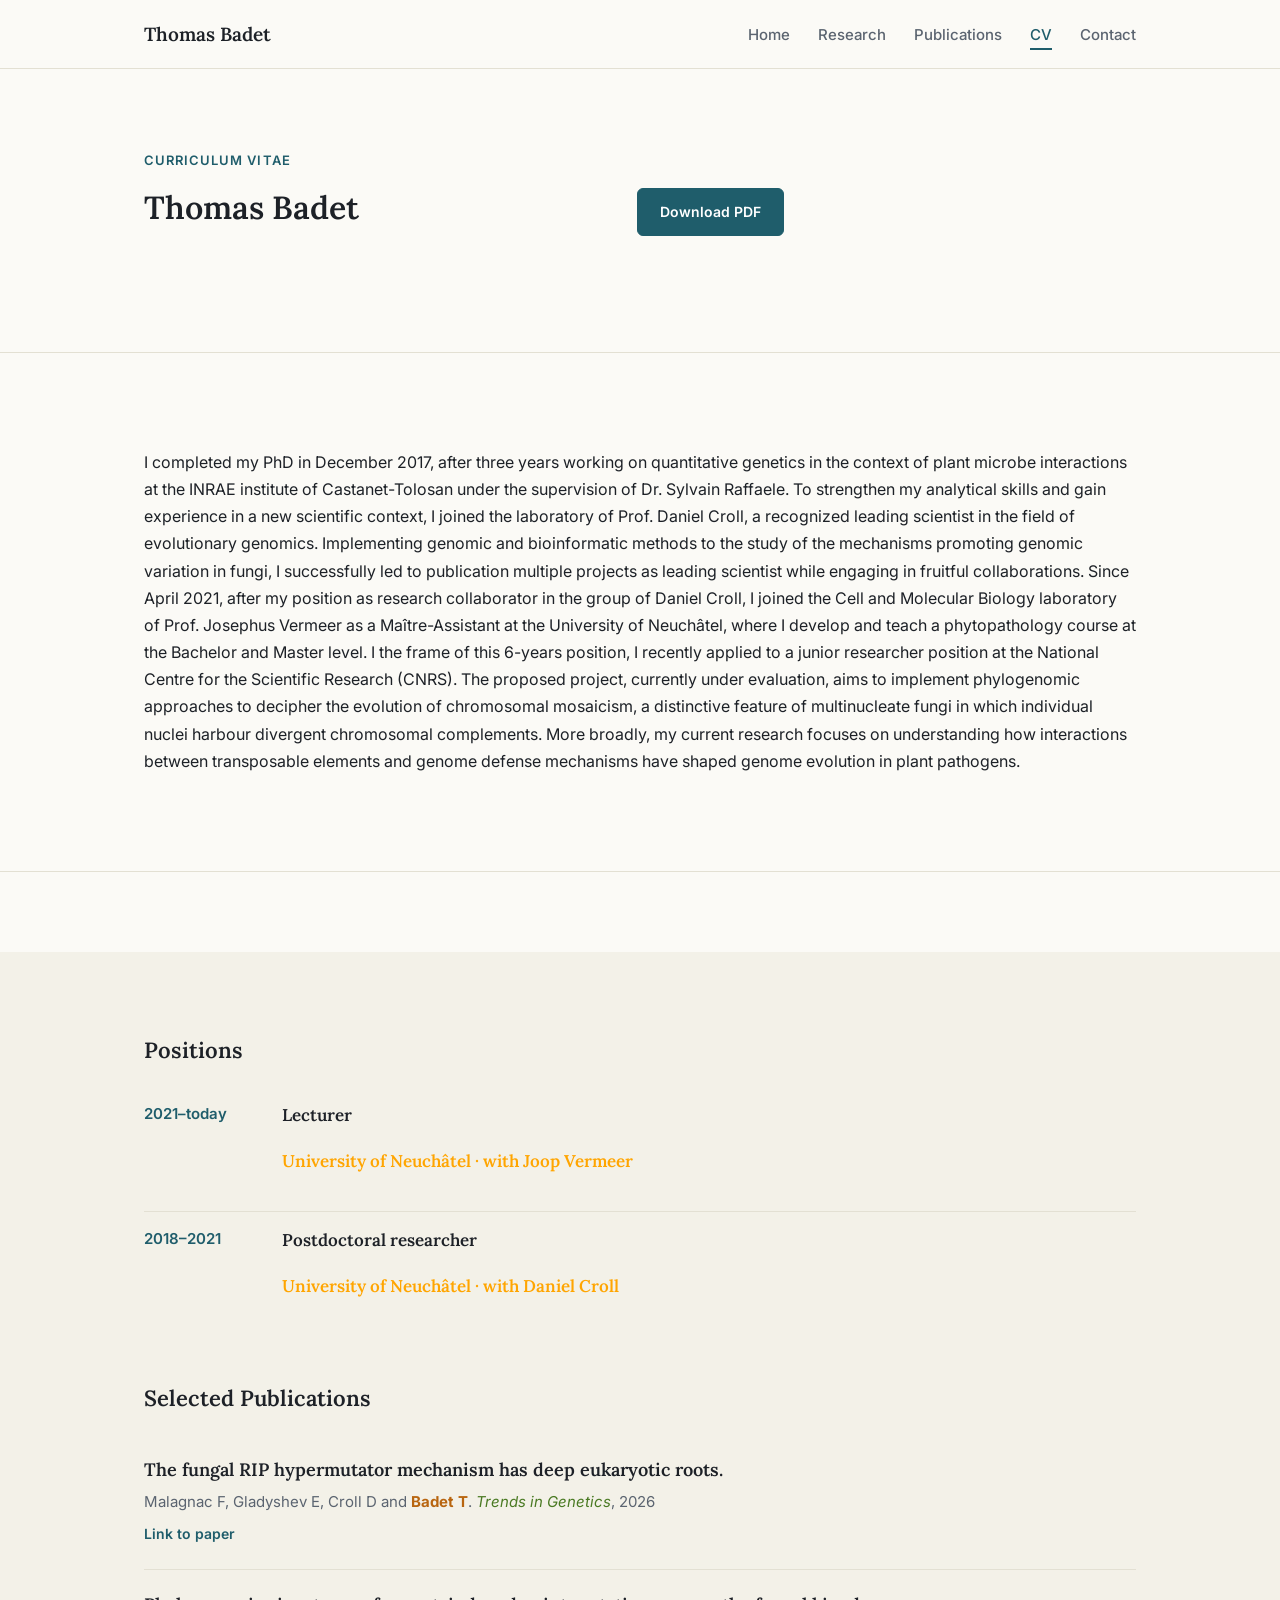
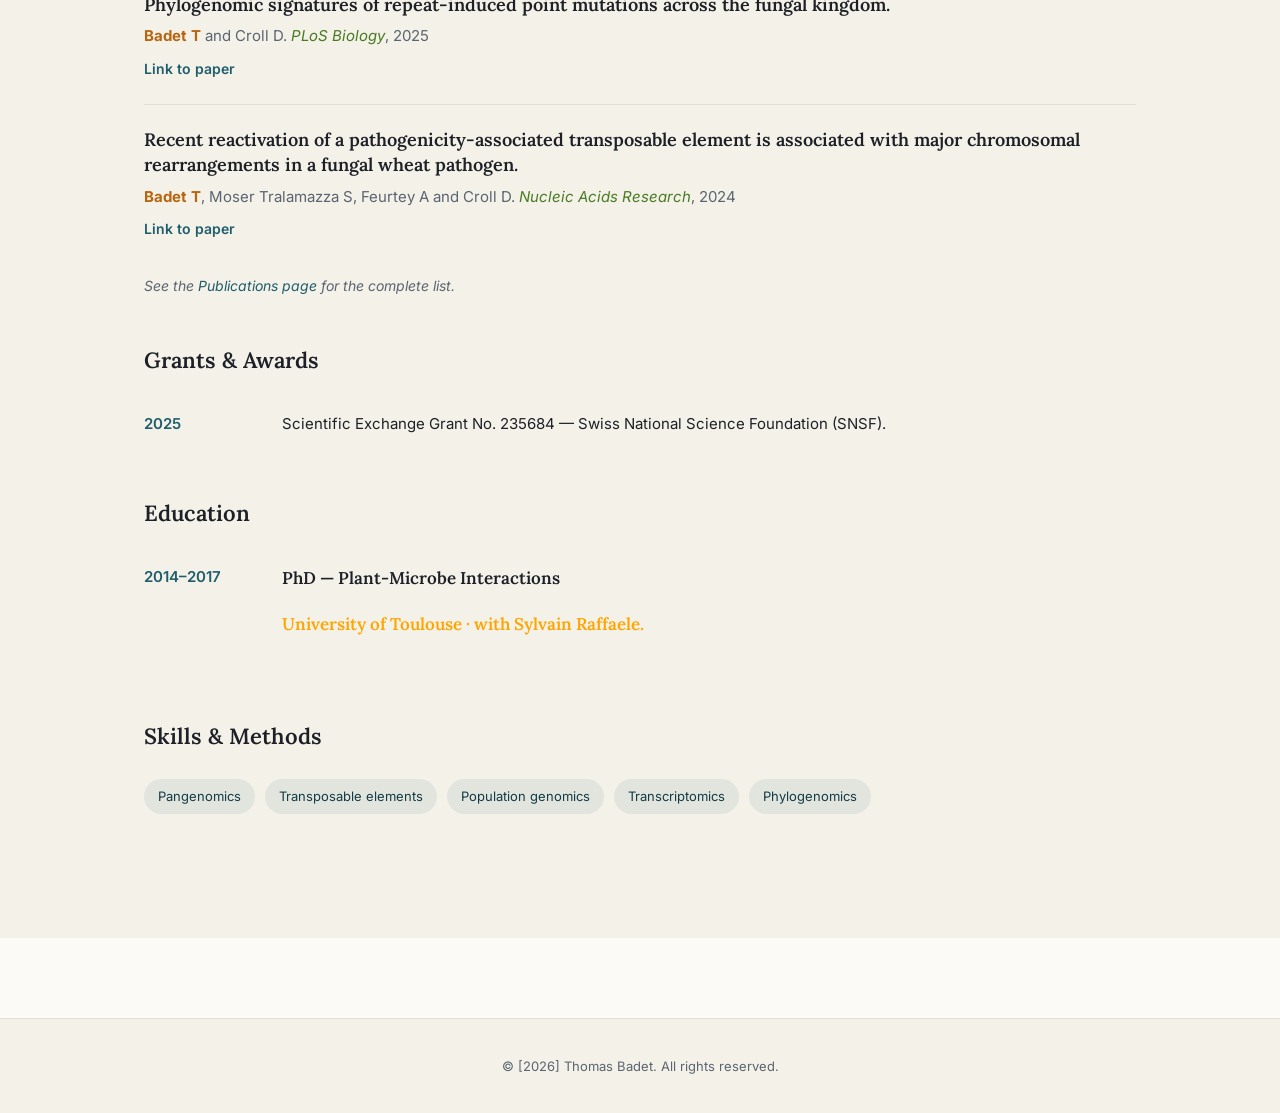
==== pages/cv.html @ 8e473db3 "Add files via upload" ====
<!DOCTYPE html>
<html lang="en">
<head>
<meta charset="UTF-8">
<meta name="viewport" content="width=device-width, initial-scale=1.0">
<title>CV | Thomas Badet</title>
<link rel="preconnect" href="https://fonts.googleapis.com">
<link rel="preconnect" href="https://fonts.gstatic.com" crossorigin>
<link href="https://fonts.googleapis.com/css2?family=Inter:wght@400;500;600&family=Lora:wght@500;600&display=swap" rel="stylesheet">
<link rel="stylesheet" href="../assets/css/style.css">
</head>
<body>

<header class="site-header">
  <div class="nav-inner">
    <a class="nav-brand" href="../index.html">Thomas Badet</a>
    <ul class="nav-links">
      <li><a href="../index.html">Home</a></li>
      <li><a href="research.html">Research</a></li>
      <li><a href="publications.html">Publications</a></li>
      <li><a href="cv.html" class="is-active">CV</a></li>
      <li><a href="../index.html#contact">Contact</a></li>
    </ul>
  </div>
</header>

<main>

  <section>
    <div class="wrap">
      <div class="section-head" style="display:flex; align-items:flex-end; justify-content:space-between; flex-wrap:wrap; gap:18px;">
        <div>
          <span class="eyebrow">Curriculum Vitae</span>
          <h2 style="font-size: 32px; margin-bottom:0;">Thomas Badet</h2>
        </div>
        <!-- Link this to an actual PDF once you have one, e.g. assets/cv.pdf -->
        <a class="btn btn-primary" href="../assets/cv.pdf">Download PDF</a>
      </div>
    </div>
  </section>
  
  <section>
    <div class="wrap" style="display:flex; align-items:flex-end; justify-content:space-between; flex-wrap:wrap; gap:18px;">
          <p>I completed my PhD in December 2017, after three years working on quantitative genetics in the context of plant microbe interactions at the INRAE institute of Castanet-Tolosan under the supervision of Dr. Sylvain Raffaele. To strengthen my analytical skills and gain experience in a new scientific context, I joined the laboratory of Prof. Daniel Croll, a recognized leading scientist in the field of evolutionary genomics. Implementing genomic and bioinformatic methods to the study of the mechanisms promoting genomic variation in fungi, I successfully led to publication multiple projects as leading scientist while engaging in fruitful collaborations. Since April 2021, after my position as research collaborator in the group of Daniel Croll, I joined the Cell and Molecular Biology laboratory of Prof. Josephus Vermeer as a Maître-Assistant at the University of Neuchâtel, where I develop and teach a phytopathology course at the Bachelor and Master level. I the frame of this 6-years position, I recently applied to a junior researcher position at the National Centre for the Scientific Research (CNRS). The proposed project, currently under evaluation, aims to implement phylogenomic approaches to decipher the evolution of chromosomal mosaicism, a distinctive feature of multinucleate fungi in which individual nuclei harbour divergent chromosomal complements. More broadly, my current research focuses on understanding how interactions between transposable elements and genome defense mechanisms have shaped genome evolution in plant pathogens.</p>
  </section>
  

  <section>
  <section class="alt reveal">
    <div class="wrap">

      <div class="cv-section">
        <h2>Positions</h2>
        <ul class="cv-list">
          <li><span class="yr">2021–today</span>
          <h3>Lecturer
          <p style="color: orange; font-family: 'Lora'; font-size: 14;">University of Neuchâtel · with Joop Vermeer</p></h3>
          <li><span class="yr">2018–2021</span>
          <h3>Postdoctoral researcher
          <p style="color: orange; font-family: 'Lora'; font-size: 14;">University of Neuchâtel · with Daniel Croll</p></h3>
        </ul>
      </div>


      <div class="cv-section">
        <h2>Selected Publications</h2>
        <ul class="pub-list">
    <ul class="pub-list">
      <li>
        <h3>The fungal RIP hypermutator mechanism has deep eukaryotic roots.</h3>
        <p class="pub-meta">
          Malagnac F, Gladyshev E, Croll D and
          <span class="author-highlight">Badet T</span>.
          <span class="journal">Trends in Genetics</span>, 2026
        </p>
        <a href="https://doi.org/10.1016/j.tig.2026.05.008" target="_blank" rel="noopener noreferrer" class="paper-link">
          Link to paper
        </a>
      </li>

      <li>
        <h3>Phylogenomic signatures of repeat-induced point mutations across the fungal kingdom.</h3>
        <p class="pub-meta">
          <span class="author-highlight">Badet T</span> and Croll D.
          <span class="journal">PLoS Biology</span>, 2025
        </p>
        <a href="https://doi.org/10.1371/journal.pbio.3003433" target="_blank" rel="noopener noreferrer" class="paper-link">
          Link to paper
        </a>
      </li>

      <li>
        <h3>Recent reactivation of a pathogenicity-associated transposable element is associated with major chromosomal rearrangements in a fungal wheat pathogen.</h3>
        <p class="pub-meta">
          <span class="author-highlight">Badet T</span>,
          Moser Tralamazza S, Feurtey A and Croll D.
          <span class="journal">Nucleic Acids Research</span>, 2024
        </p>
        <a href="https://doi.org/10.1093/nar/gkad1214" target="_blank" rel="noopener noreferrer" class="paper-link">
          Link to paper
        </a>
      </li>
        </ul>
        <p class="instruction">See the <a href="publications.html">Publications page</a> for the complete list.</p>
      </div>

      <div class="cv-section">
        <h2>Grants &amp; Awards</h2>
        <ul class="cv-list">
          <li><span class="yr">2025</span><span>Scientific Exchange Grant No. 235684 — Swiss National Science Foundation (SNSF).</span></li>
        </ul>
      </div>

      <div class="cv-section">
        <h2>Education</h2>
        <ul class="cv-list">
          <li><span class="yr">2014–2017</span>
          <h3>PhD — Plant-Microbe Interactions
          <p style="color: orange; font-family: 'Lora'; font-size: 14;">University of Toulouse · with Sylvain Raffaele.</p></h3>
        </ul>
      </div>
      
      <div class="cv-section">
        <h2>Skills &amp; Methods</h2>
        <ul class="tags">
          <li>Pangenomics</li>
          <li>Transposable elements</li>
          <li>Population genomics</li>
          <li>Transcriptomics</li>
          <li>Phylogenomics</li>
        </ul>
      </div>

    </div>
  </section>

</main>

<footer class="site-footer">
  <div class="wrap">
    <p>© [2026] Thomas Badet. All rights reserved.</p>
  </div>
</footer>

<script src="../assets/js/main.js"></script>
</body>
</html>
---- assets/css/style.css ----
/* ==========================================================================
   Academic profile — shared stylesheet
   Used by index.html and everything in /pages/
   ========================================================================== */

:root{
  --bg: #fbfaf6;
  --bg-alt: #f3f1e8;
  --surface: #ffffff;
  --text: #1d2127;
  --text-muted: #5b6470;
  --accent: #1f5d6b;
  --accent-dark: #133b45;
  --accent-soft: rgba(31,93,107,0.08);
  --border: #e3e0d3;
  --shadow: rgba(20,30,35,0.10);

  --hl-author: #b8650f;
  --hl-journal: #4a7a23;
  --hl-affiliation: #8a6a4f;

  --serif: 'Lora', Georgia, serif;
  --sans: 'Inter', -apple-system, BlinkMacSystemFont, sans-serif;
  --max-w: 1040px;
  --radius: 6px;

  color-scheme: light;
}

html[data-theme="dark"]{
  --bg: #13171b;
  --bg-alt: #191e23;
  --surface: #1a1f24;
  --text: #e8e6df;
  --text-muted: #98a1ab;
  --accent: #6fc4d4;
  --accent-dark: #a3dce6;
  --accent-soft: rgba(111,196,212,0.12);
  --border: #2a3037;
  --shadow: rgba(0,0,0,0.45);

  --hl-author: #e2a45c;
  --hl-journal: #8fc065;
  --hl-affiliation: #b59a82;

  color-scheme: dark;
}

*{ box-sizing: border-box; }
html{ scroll-behavior: smooth; }

body{
  margin: 0;
  background: var(--bg);
  color: var(--text);
  font-family: var(--sans);
  font-size: 16px;
  line-height: 1.7;
  -webkit-font-smoothing: antialiased;
  transition: background-color .25s ease, color .25s ease;
}

a{ color: var(--accent); text-decoration: none; }
a:hover{ text-decoration: underline; }
a:focus-visible, button:focus-visible{
  outline: 2px solid var(--accent);
  outline-offset: 3px;
}

img{ max-width: 100%; display: block; }

h1, h2, h3{ font-family: var(--serif); font-weight: 600; margin: 0 0 .5em; color: var(--text); }

.wrap{
  max-width: var(--max-w);
  margin: 0 auto;
  padding: 0 24px;
}

.eyebrow{
  display: block;
  font-size: 13px;
  letter-spacing: .08em;
  text-transform: uppercase;
  color: var(--accent);
  font-weight: 600;
  margin-bottom: 10px;
}

/* ---------- Reveal-on-scroll ---------- */
.reveal{ opacity: 0; transform: translateY(14px); transition: opacity .6s ease, transform .6s ease; }
.reveal.is-visible{ opacity: 1; transform: translateY(0); }
@media (prefers-reduced-motion: reduce){
  .reveal{ opacity: 1; transform: none; transition: none; }
}

/* ---------- Header / Nav ---------- */
.site-header{
  position: sticky;
  top: 0;
  z-index: 50;
  background: var(--bg);
  background: color-mix(in srgb, var(--bg) 92%, transparent);
  backdrop-filter: blur(8px);
  border-bottom: 1px solid var(--border);
  transition: background-color .25s ease, border-color .25s ease;
}
.nav-inner{
  max-width: var(--max-w);
  margin: 0 auto;
  padding: 18px 24px;
  display: flex;
  align-items: center;
  justify-content: space-between;
  flex-wrap: wrap;
  gap: 14px;
}
.nav-brand{
  font-family: var(--serif);
  font-size: 19px;
  font-weight: 600;
  color: var(--text);
}
.nav-brand:hover{ text-decoration: none; }
.nav-group{
  display: flex;
  align-items: center;
  gap: 28px;
  flex-wrap: wrap;
}
.nav-links{
  display: flex;
  gap: 28px;
  list-style: none;
  margin: 0;
  padding: 0;
  flex-wrap: wrap;
}
.nav-links a{
  color: var(--text-muted);
  font-size: 15px;
  font-weight: 500;
  text-decoration: none;
  padding-bottom: 4px;
  border-bottom: 2px solid transparent;
}
.nav-links a:hover{ color: var(--accent); text-decoration: none; }
.nav-links a.is-active{
  color: var(--accent);
  border-color: var(--accent);
}

/* ---------- Theme toggle ---------- */
.theme-toggle{
  display: inline-flex;
  align-items: center;
  justify-content: center;
  width: 36px;
  height: 36px;
  border-radius: 999px;
  border: 1px solid var(--border);
  background: var(--surface);
  color: var(--text-muted);
  cursor: pointer;
  flex-shrink: 0;
  transition: background-color .2s ease, border-color .2s ease, color .2s ease;
}
.theme-toggle:hover{ color: var(--accent); border-color: var(--accent); }
.theme-toggle svg{ width: 17px; height: 17px; }
.theme-toggle .icon-sun{ display: none; }
.theme-toggle .icon-moon{ display: block; }
html[data-theme="dark"] .theme-toggle .icon-sun{ display: block; }
html[data-theme="dark"] .theme-toggle .icon-moon{ display: none; }

main{ display: block; }

section{ padding: 80px 0; }
section.alt{ background: var(--bg-alt); transition: background-color .25s ease; }
section + section{ border-top: 1px solid var(--border); }

/* ---------- Buttons ---------- */
.btn{
  display: inline-block;
  font-size: 14px;
  font-weight: 600;
  padding: 11px 22px;
  border-radius: var(--radius);
  border: 1px solid var(--accent);
  color: var(--accent);
  text-decoration: none;
  transition: background-color .15s ease, color .15s ease;
}
.btn:hover{ background: var(--accent-soft); text-decoration: none; }
.btn-primary{ background: var(--accent); color: #fff; border-color: var(--accent); }
.btn-primary:hover{ background: var(--accent-dark); border-color: var(--accent-dark); color: var(--bg); }

/* ---------- Hero ---------- */
.hero{
  display: grid;
  grid-template-columns: 0.85fr 1.15fr;
  gap: 48px;
  align-items: center;
  padding-top: 56px;
}
.hero-photo-frame{
  width: 100%;
  max-width: 280px;
  aspect-ratio: 1/1;
  border-radius: var(--radius);
  overflow: hidden;
  box-shadow: 0 12px 28px var(--shadow);
  background: var(--bg-alt);
}
.hero-photo-frame img{ width: 100%; height: 100%; object-fit: cover; }
.photo-placeholder{
  width: 100%;
  height: 100%;
  display: flex;
  flex-direction: column;
  align-items: center;
  justify-content: center;
  gap: 12px;
  color: var(--text-muted);
  border: 1px dashed var(--border);
}
.photo-placeholder svg{ width: 50px; height: 50px; opacity: .5; }
.photo-placeholder span{ font-size: 12px; text-align: center; padding: 0 18px; }

.hero h1{ font-size: clamp(34px, 5vw, 48px); line-height: 1.1; margin-bottom: 10px; }
.hero-role{ color: var(--text-muted); font-size: 17px; margin-bottom: 22px; }
.hero-tagline{ color: var(--text); max-width: 560px; margin-bottom: 26px; }
.hero-actions{ display: flex; gap: 12px; flex-wrap: wrap; }

/* ---------- About / Research teaser ---------- */
.section-head{ max-width: 640px; margin-bottom: 36px; }
.section-head h2{ font-size: 28px; }
.lede{ font-size: 17px; color: var(--text); max-width: 700px; }
.instruction{ color: var(--text-muted); font-style: italic; font-size: 14px; margin-top: 10px; }
.tags{ display: flex; flex-wrap: wrap; gap: 10px; margin-top: 24px; list-style: none; padding: 0; }
.tags li{
  font-size: 13px;
  color: var(--accent-dark);
  background: var(--accent-soft);
  padding: 6px 14px;
  border-radius: 999px;
}
html[data-theme="dark"] .tags li{ color: var(--text); }

.research-frame img {
  width: 100%;
  height: 100%;
  object-fit: contain;
}
/* ---------- Timeline ---------- */
.timeline{ margin-top: 8px; position: relative; }
.timeline-item{
  display: grid;
  grid-template-columns: 140px 1fr;
  gap: 24px;
  padding: 26px 0;
  border-top: 1px solid var(--border);
}
.timeline-item:first-child{ border-top: none; }
.timeline-years{ font-weight: 600; color: var(--accent); font-size: 16px; }
.timeline-item h3{ font-size: 21px; margin-bottom: 4px; }
.timeline-meta{ color: var(--text-muted); font-size: 15px; margin-bottom: 10px; }
.timeline-item ul{ margin: 0; padding-left: 18px; }
.timeline-item li{ margin-bottom: 6px; font-size: 15px; }

/* ---------- Research theme blocks (research.html) ---------- */
.theme-block{
  display: grid;
  grid-template-columns: 1.5fr 1fr;
  gap: 36px;
  align-items: center;
  padding: 36px 0;
  border-top: 1px solid var(--border);
}
.theme-block:first-child{ border-top: none; padding-top: 0; }
.theme-block:nth-child(even) .theme-image{ order: -1; }
.theme-block h3{ font-size: 20px; margin-bottom: 12px; }
.theme-block p{ color: var(--text-muted); margin: 0; }
.theme-image img{
  width: 100%;
  height: auto;
  border-radius: var(--radius);
  border: 1px solid var(--border);
  box-shadow: 0 10px 24px var(--shadow);
}

/* ---------- Publications: card grid (index.html) ---------- */
.pub-grid{
  display: grid;
  grid-template-columns: repeat(auto-fit, minmax(280px, 1fr));
  gap: 28px;
  margin-top: 8px;
}
.pub-card{
  background: var(--surface);
  border: 1px solid var(--border);
  border-radius: var(--radius);
  overflow: hidden;
  display: flex;
  flex-direction: column;
  transition: transform .2s ease, box-shadow .2s ease, border-color .2s ease;
}
.pub-card:hover{ transform: translateY(-3px); box-shadow: 0 14px 28px var(--shadow); }
.pub-thumb{
  aspect-ratio: 16/10;
  background: var(--bg-alt);
  display: flex;
  align-items: center;
  justify-content: center;
  border-bottom: 1px solid var(--border);
  overflow: hidden;
}
.pub-thumb img{ width: 100%; height: 100%; object-fit: cover; }
.pub-thumb span{ font-size: 12px; color: var(--text-muted); }
.pub-body{ padding: 20px; display: flex; flex-direction: column; gap: 8px; flex: 1; }
.pub-body h3{ font-size: 17px; line-height: 1.4; }
.pub-meta{ font-size: 14px; color: var(--text-muted); margin: 0; }
.pub-link{ font-size: 14px; font-weight: 600; margin-top: auto; }

/* ---------- Publications: full list (publications.html, cv.html) ---------- */
.pub-list{
  list-style: none;
  margin: 0;
  padding: 0;
}
.pub-list li{
  padding: 22px 0;
  border-top: 1px solid var(--border);
}
.pub-list li:first-child{ border-top: none; }
.pub-list h3{
  margin: 0 0 6px;
  font-size: 18px;
  line-height: 1.4;
}
.pub-list .pub-meta{ font-size: 15px; margin-bottom: 6px; }
.pub-list .paper-link{ font-size: 14px; font-weight: 600; color: var(--accent); }

.author-highlight{ color: var(--hl-author); font-weight: 700; }
.journal{ color: var(--hl-journal); font-style: italic; }

/* ---------- CV page ---------- */
.cv-intro{ font-size: 16px; max-width: 760px; color: var(--text); }
.cv-section{ margin-bottom: 44px; }
.cv-section h2{ font-size: 22px; margin-bottom: 18px; }
.cv-list{ list-style: none; margin: 0; padding: 0; }
.cv-list li{
  display: grid;
  grid-template-columns: 120px 1fr;
  gap: 18px;
  padding: 14px 0;
  border-top: 1px solid var(--border);
  font-size: 15px;
}
.cv-list li:first-child{ border-top: none; }
.cv-list .yr{ color: var(--accent); font-weight: 600; font-size: 15px; }
.cv-list h3{ font-size: 17px; margin: 0 0 4px; }
.cv-list .cv-affiliation{ color: var(--hl-affiliation); font-size: 14px; margin: 0; }

/* ---------- Contact ---------- */
.contact-grid{
  display: grid;
  grid-template-columns: 1fr 1fr;
  gap: 48px;
  margin-top: 8px;
}
.contact-block h3{
  font-size: 14px;
  text-transform: uppercase;
  letter-spacing: .05em;
  color: var(--text-muted);
  margin-bottom: 16px;
}
.contact-block p{ margin: 0 0 6px; font-size: 15px; }
.connect-list{ list-style: none; margin: 0; padding: 0; display: flex; flex-direction: column; gap: 10px; }
.connect-list a{ font-size: 15px; color: var(--text); }
.connect-list a:hover{ color: var(--accent); }

/* ---------- Footer ---------- */
.site-footer{
  background: var(--bg-alt);
  border-top: 1px solid var(--border);
  padding: 36px 0;
  text-align: center;
  transition: background-color .25s ease, border-color .25s ease;
}
.site-footer p{ font-size: 13px; color: var(--text-muted); margin: 0; }

/* ---------- Responsive ---------- */
@media (max-width: 820px){
  .hero{ grid-template-columns: 1fr; }
  .hero-photo-frame{ margin: 0 auto; }
  .contact-grid{ grid-template-columns: 1fr; gap: 30px; }
  .timeline-item{ grid-template-columns: 1fr; gap: 6px; }
  .cv-list li{ grid-template-columns: 90px 1fr; }
  .theme-block{ grid-template-columns: 1fr; }
  .theme-block:nth-child(even) .theme-image{ order: 0; }
  section{ padding: 56px 0; }
}
@media (max-width: 480px){
  .nav-inner{ padding: 14px 18px; }
  .nav-group{ gap: 16px; }
  .nav-links{ gap: 16px; }
}
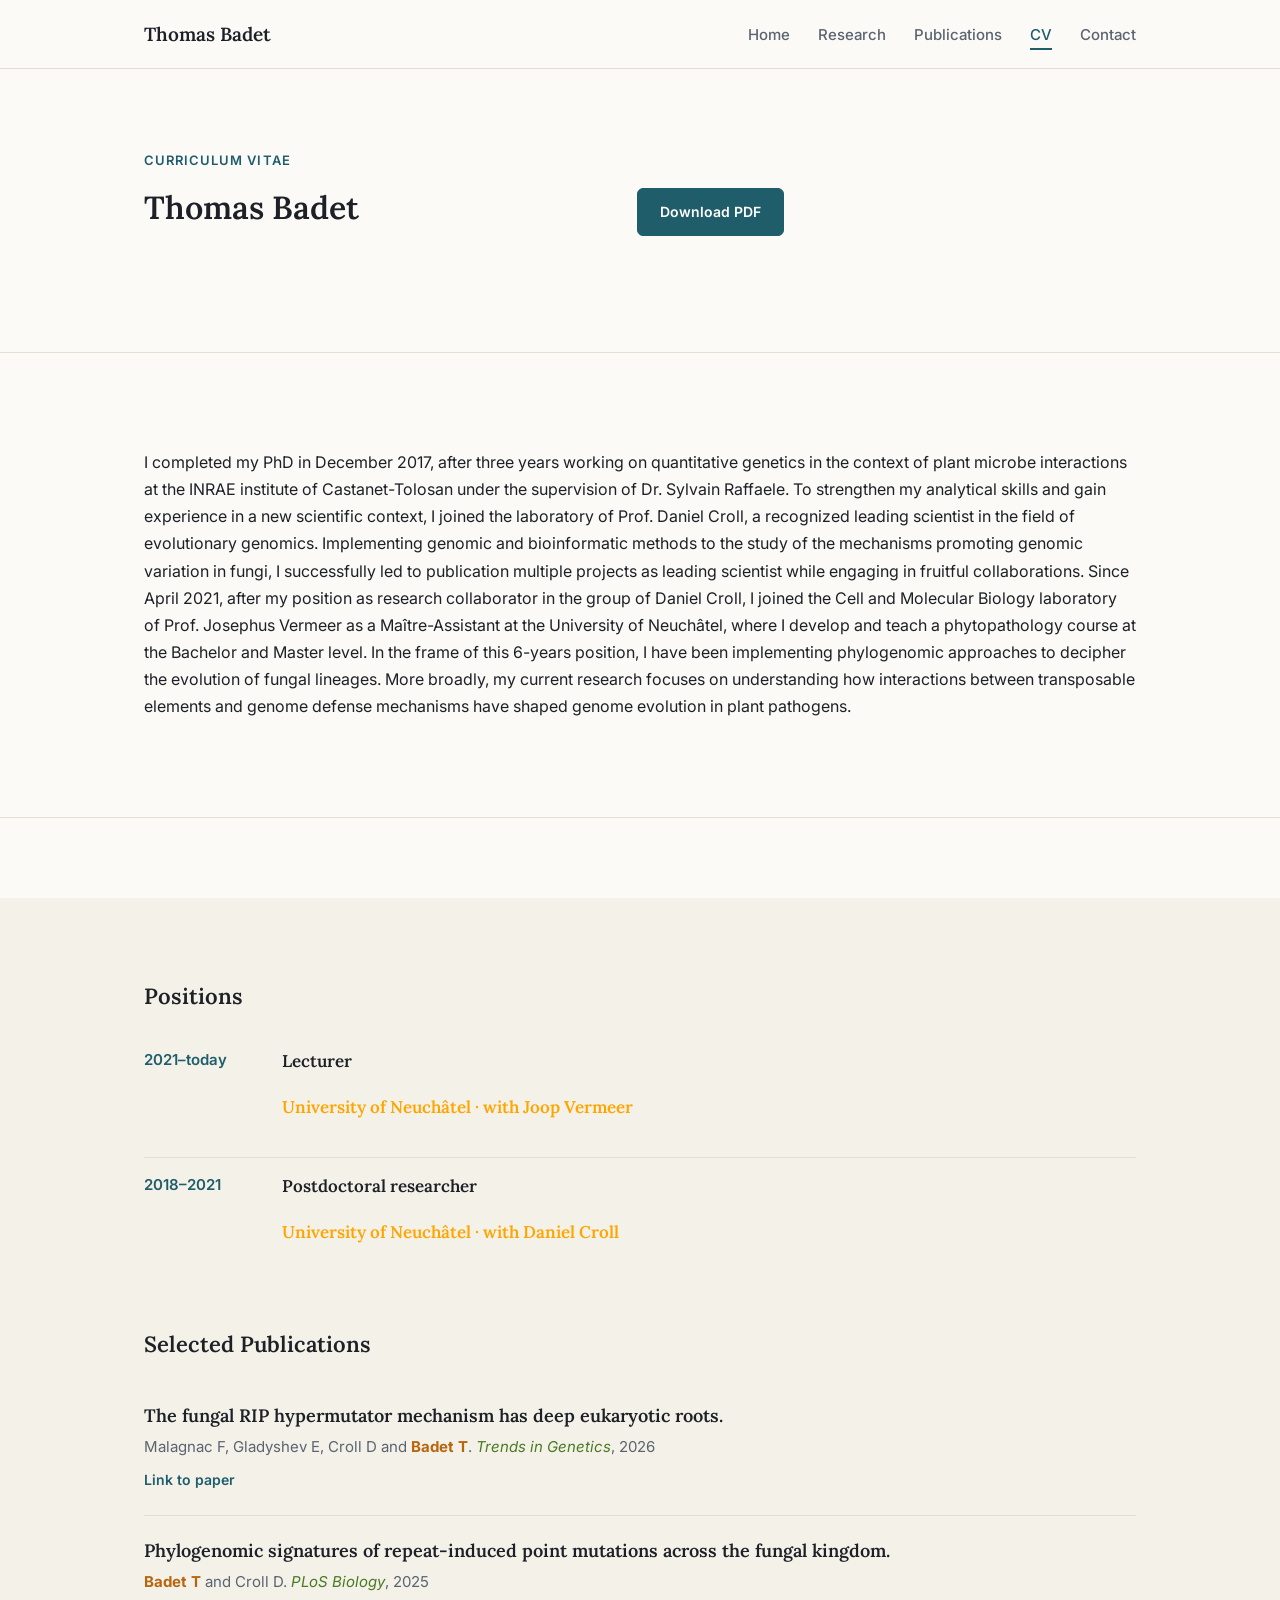
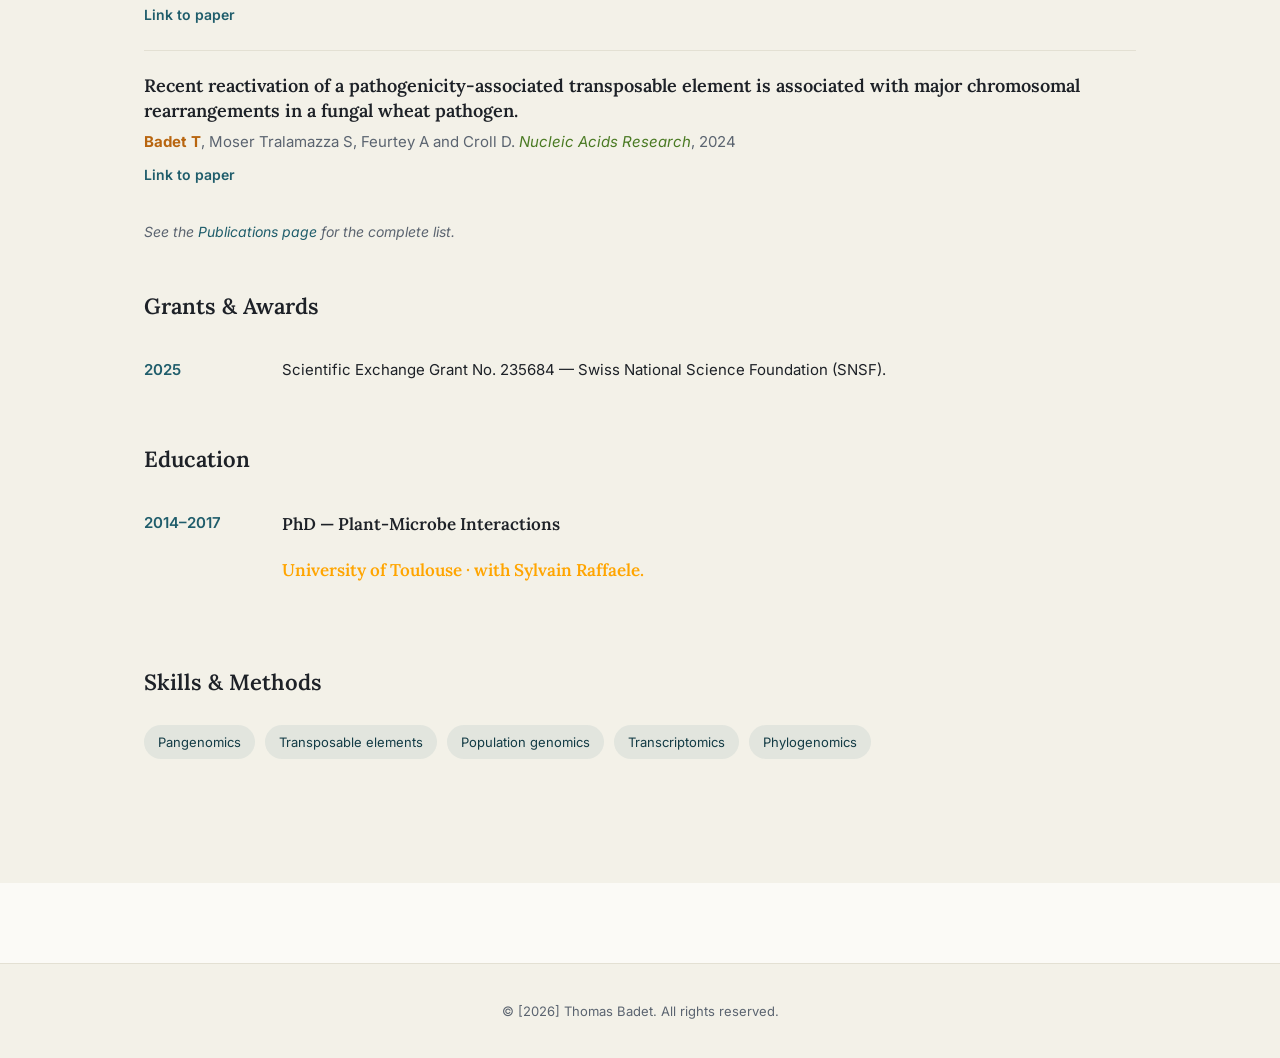
==== commit 17f8d936: "Update cv.html" ====
--- a/pages/cv.html
+++ b/pages/cv.html
@@ -41,7 +41,7 @@
   
   <section>
     <div class="wrap" style="display:flex; align-items:flex-end; justify-content:space-between; flex-wrap:wrap; gap:18px;">
-          <p>I completed my PhD in December 2017, after three years working on quantitative genetics in the context of plant microbe interactions at the INRAE institute of Castanet-Tolosan under the supervision of Dr. Sylvain Raffaele. To strengthen my analytical skills and gain experience in a new scientific context, I joined the laboratory of Prof. Daniel Croll, a recognized leading scientist in the field of evolutionary genomics. Implementing genomic and bioinformatic methods to the study of the mechanisms promoting genomic variation in fungi, I successfully led to publication multiple projects as leading scientist while engaging in fruitful collaborations. Since April 2021, after my position as research collaborator in the group of Daniel Croll, I joined the Cell and Molecular Biology laboratory of Prof. Josephus Vermeer as a Maître-Assistant at the University of Neuchâtel, where I develop and teach a phytopathology course at the Bachelor and Master level. I the frame of this 6-years position, I recently applied to a junior researcher position at the National Centre for the Scientific Research (CNRS). The proposed project, currently under evaluation, aims to implement phylogenomic approaches to decipher the evolution of chromosomal mosaicism, a distinctive feature of multinucleate fungi in which individual nuclei harbour divergent chromosomal complements. More broadly, my current research focuses on understanding how interactions between transposable elements and genome defense mechanisms have shaped genome evolution in plant pathogens.</p>
+          <p>I completed my PhD in December 2017, after three years working on quantitative genetics in the context of plant microbe interactions at the INRAE institute of Castanet-Tolosan under the supervision of Dr. Sylvain Raffaele. To strengthen my analytical skills and gain experience in a new scientific context, I joined the laboratory of Prof. Daniel Croll, a recognized leading scientist in the field of evolutionary genomics. Implementing genomic and bioinformatic methods to the study of the mechanisms promoting genomic variation in fungi, I successfully led to publication multiple projects as leading scientist while engaging in fruitful collaborations. Since April 2021, after my position as research collaborator in the group of Daniel Croll, I joined the Cell and Molecular Biology laboratory of Prof. Josephus Vermeer as a Maître-Assistant at the University of Neuchâtel, where I develop and teach a phytopathology course at the Bachelor and Master level. In the frame of this 6-years position, I have been implementing phylogenomic approaches to decipher the evolution of fungal lineages. More broadly, my current research focuses on understanding how interactions between transposable elements and genome defense mechanisms have shaped genome evolution in plant pathogens.</p>
   </section>
   
 
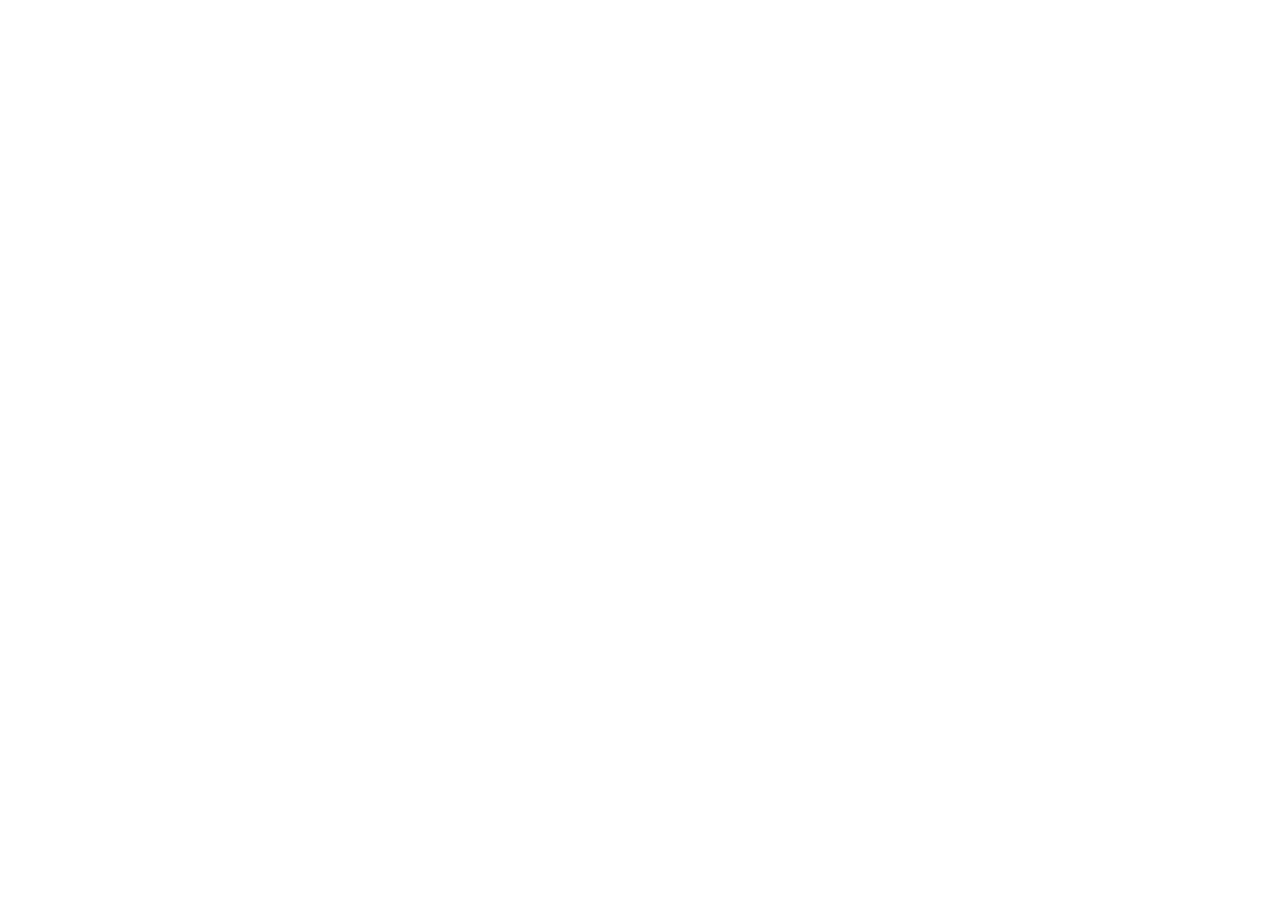
==== commit ad65db43: "Update cv.html" ====
--- a/pages/cv.html
+++ b/pages/cv.html
@@ -2,6 +2,14 @@
 <html lang="en">
 <head>
 <meta charset="UTF-8">
+<script>
+  (function(){
+    try{
+      var t = localStorage.getItem('theme');
+      if(!t){ t = window.matchMedia('(prefers-color-scheme: dark)').matches ? 'dark' : 'light'; }
+      document.documentElement.setAttribute('data-theme', t);
+    }catch(e){}
+  })();
 <meta name="viewport" content="width=device-width, initial-scale=1.0">
 <title>CV | Thomas Badet</title>
 <link rel="preconnect" href="https://fonts.googleapis.com">
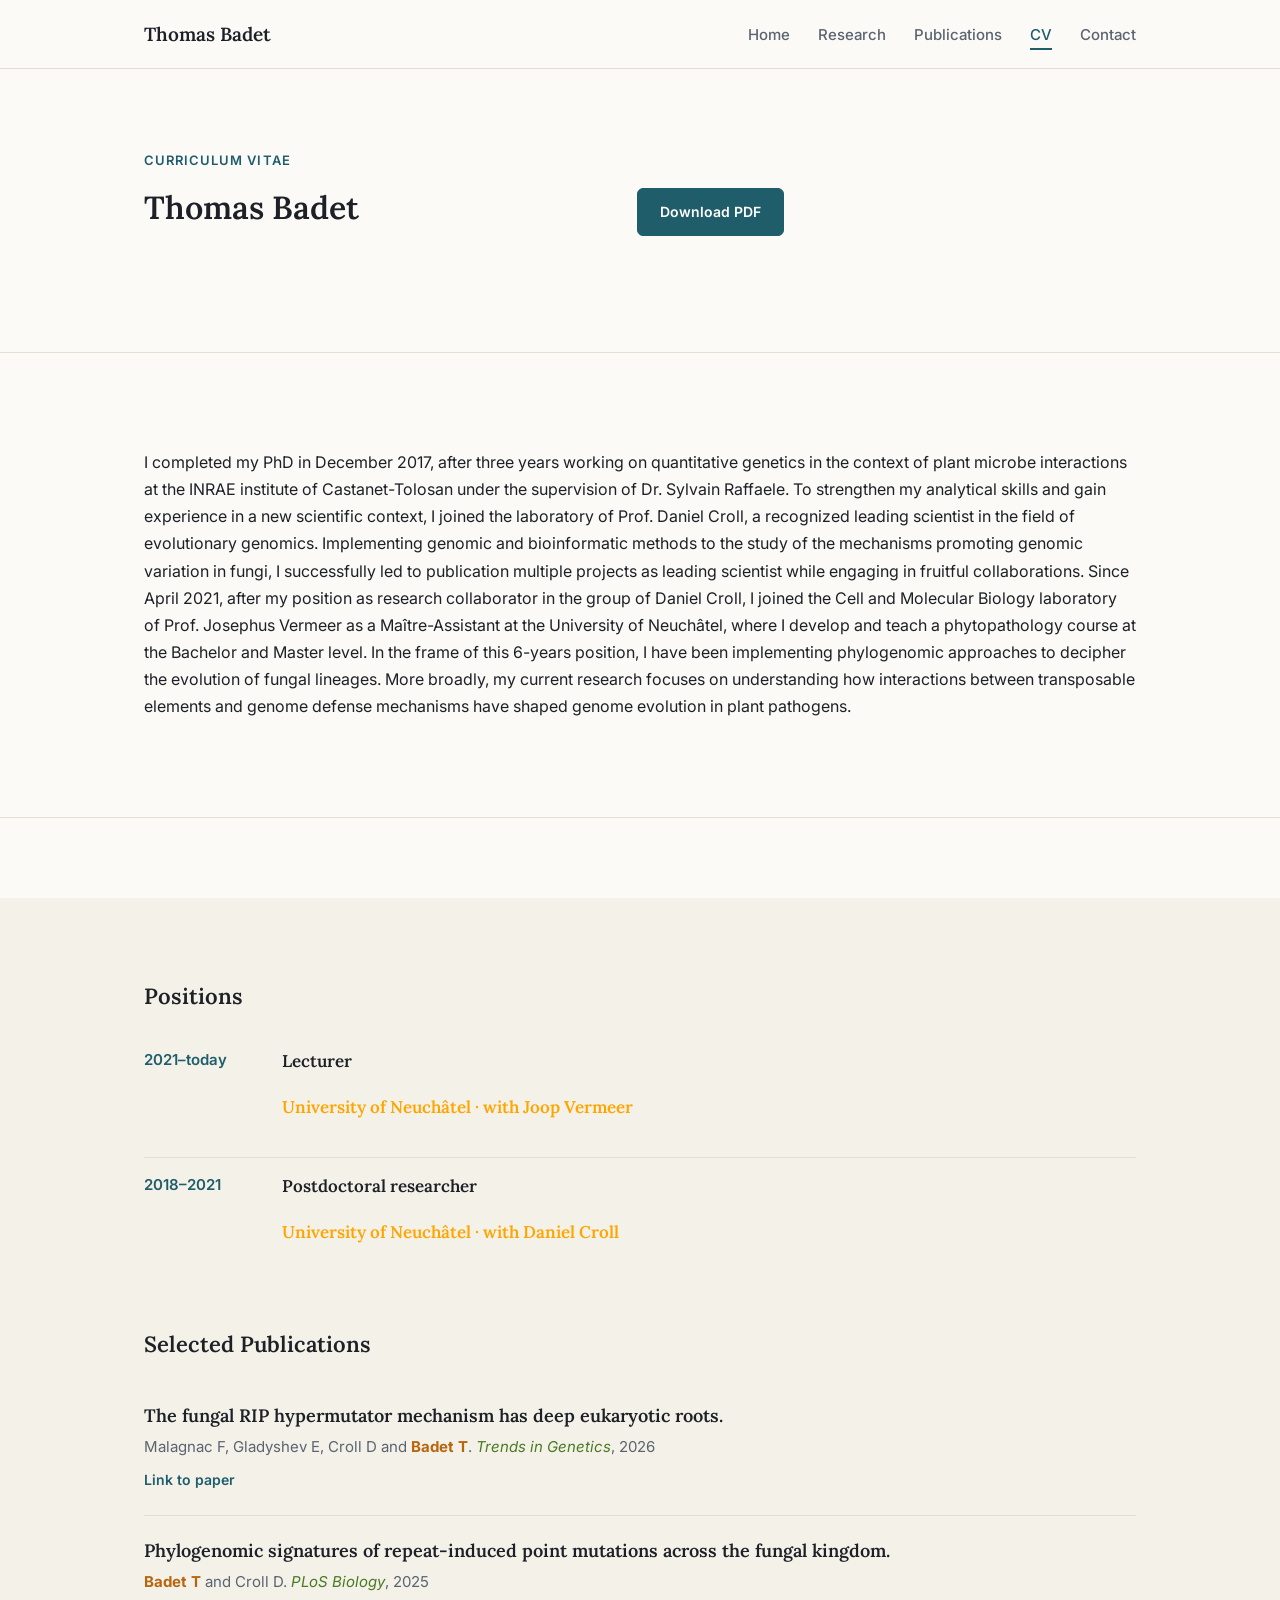
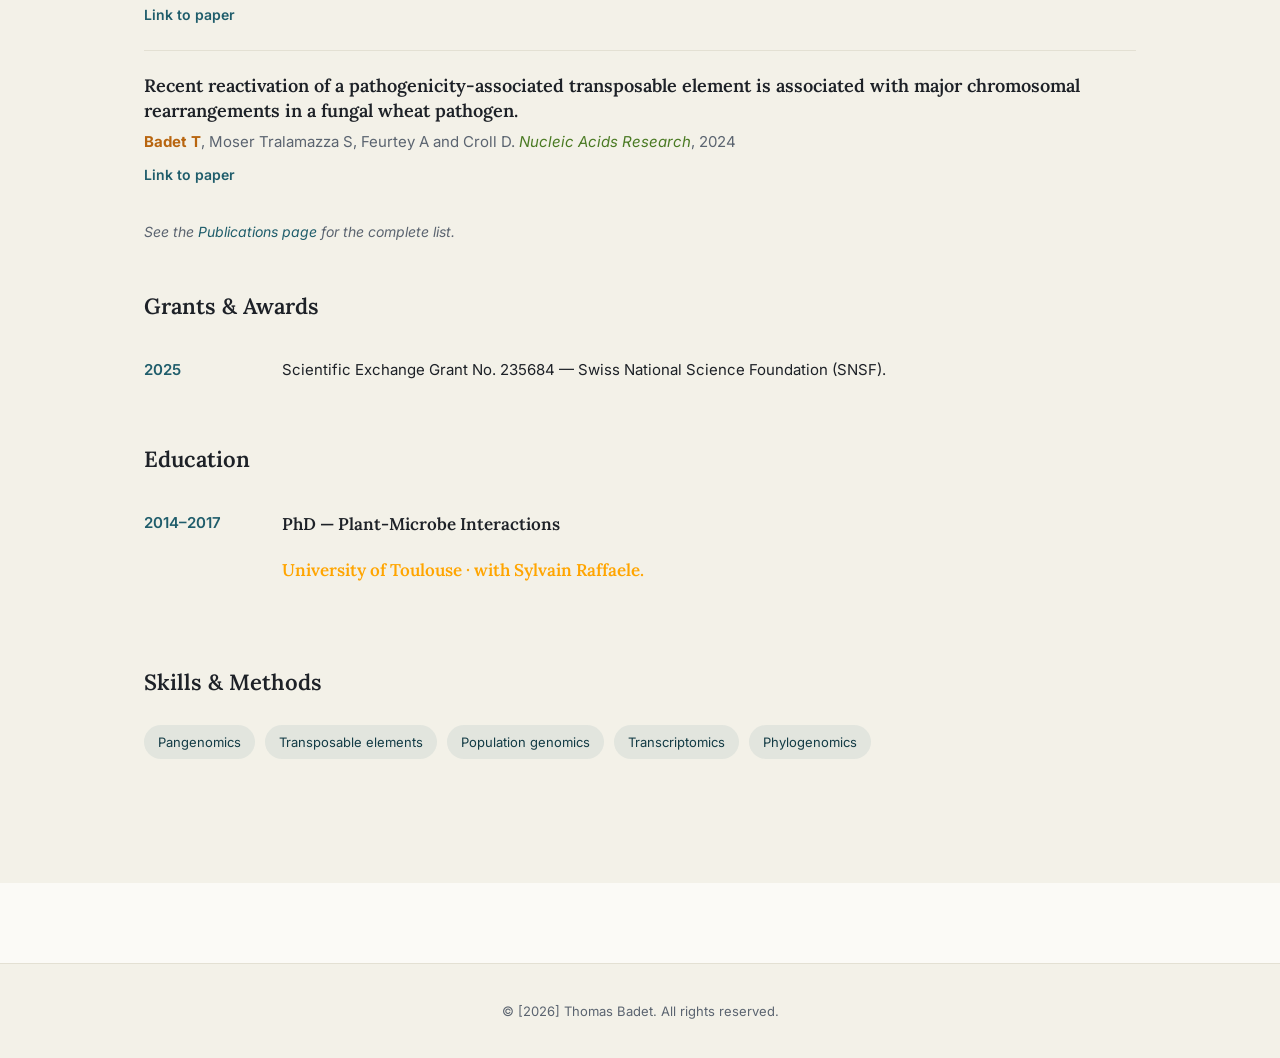
==== commit a42462bc: "Update cv.html" ====
--- a/pages/cv.html
+++ b/pages/cv.html
@@ -10,6 +10,7 @@
       document.documentElement.setAttribute('data-theme', t);
     }catch(e){}
   })();
+</script>
 <meta name="viewport" content="width=device-width, initial-scale=1.0">
 <title>CV | Thomas Badet</title>
 <link rel="preconnect" href="https://fonts.googleapis.com">
